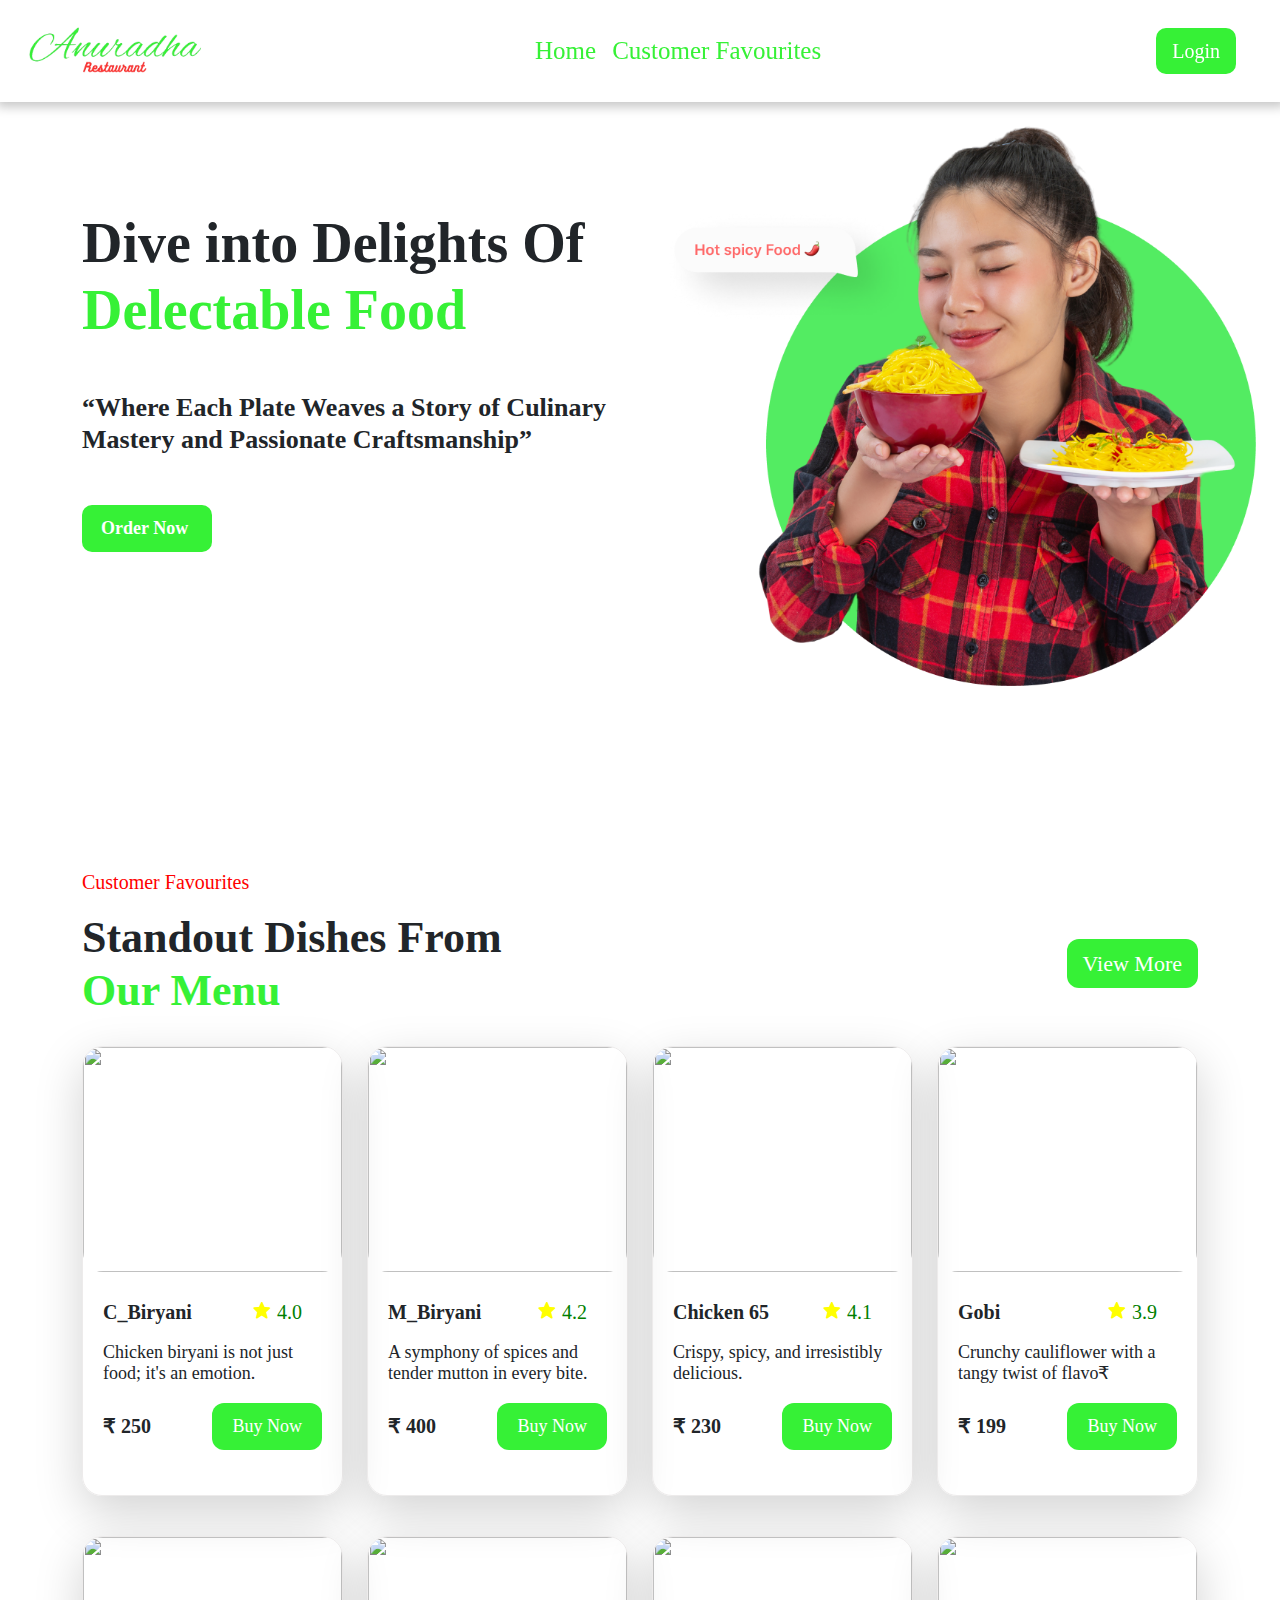
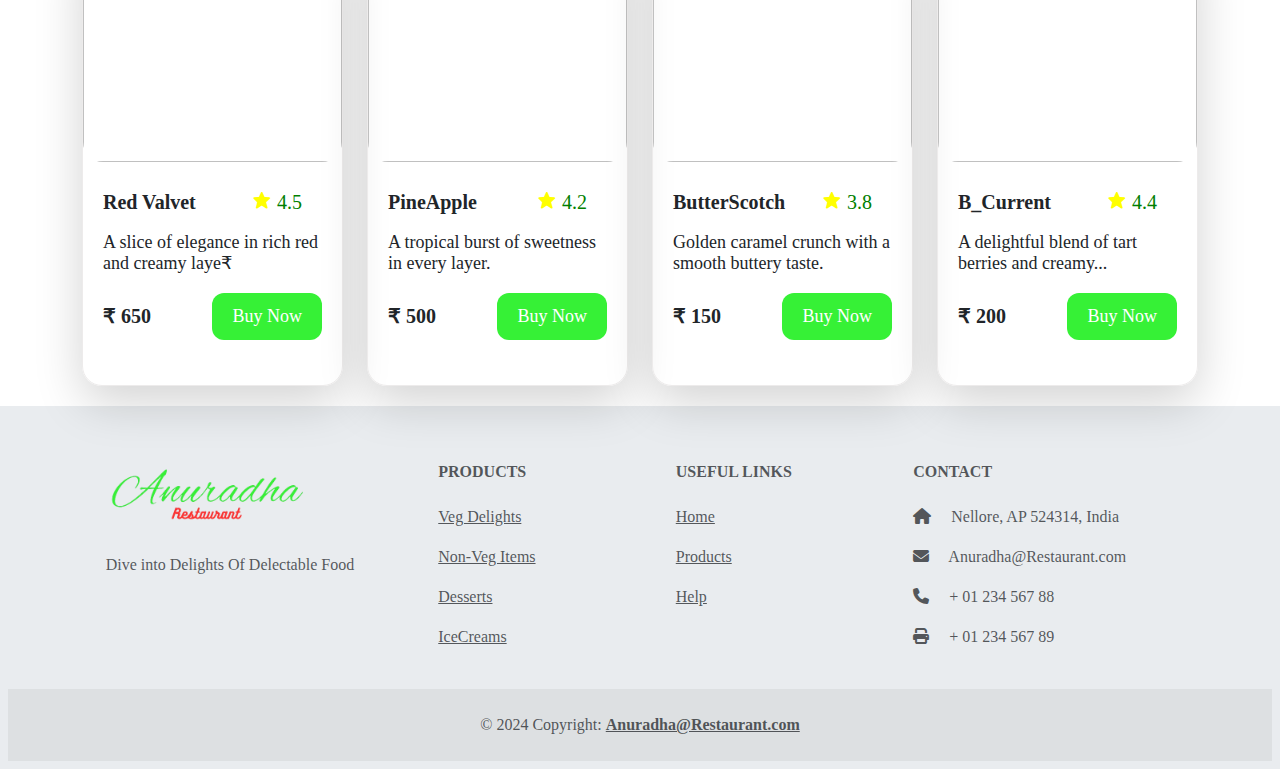
==== Main_Doc/index.html @ e04f993d "FoodiWebsite" ====
<!DOCTYPE html>
<html lang="en">

<head>
  <meta charset="UTF-8">
  <meta name="viewport" content="width=device-width, initial-scale=1.0">
  <title>Anuradha Restaurant</title>
  <link href="https://cdn.jsdelivr.net/npm/bootstrap@5.3.3/dist/css/bootstrap.min.css" rel="stylesheet"
    integrity="sha384-QWTKZyjpPEjISv5WaRU9OFeRpok6YctnYmDr5pNlyT2bRjXh0JMhjY6hW+ALEwIH" crossorigin="anonymous">
  <link href="https://cdn.jsdelivr.net/npm/daisyui@4.12.14/dist/full.min.css" rel="stylesheet" type="text/css" />
  <link href='https://unpkg.com/boxicons@2.1.4/css/boxicons.min.css' rel='stylesheet'>
  <link rel="stylesheet" href="https://cdnjs.cloudflare.com/ajax/libs/font-awesome/6.6.0/css/all.min.css">
  <link rel="stylesheet" href="./styles.css">
  <script type="module" src="../Main_Doc/firebase.js"></script>
  <link rel="shortcut icon" href="../images/logo1.png" type="image/x-icon">
</head>

<body>


  <header>
    <div class="min-h-full">
      <nav class="navbar navbar-expand-md">
        <div class="container-fluid px-4">
  
          <a class="navbar-brand" href="#">
            <img src="../images/logo.png" alt="Your Company" width="180px">
          </a>
  
          <button class="navbar-toggler" type="button" data-bs-toggle="collapse"
            data-bs-target="#navbarSupportedContent" aria-controls="navbarSupportedContent" aria-expanded="false"
            aria-label="Toggle navigation">
            <span class="navbar-toggler-icon"></span>
          </button>
  
          <div class="collapse navbar-collapse" id="navbarSupportedContent">
            <ul class="navbar-nav d-flex justify-content-center align-items-center mx-auto">
              <li class="nav-item"><a class="nav-link" href="#home">Home</a></li>
              <li class="nav-item"><a class="nav-link" href="#products">Customer Favourites</a></li>
            </ul>
  
            <button id="login_btn" onclick="showModal()">Login</button>
          </div>
        </div>
      </nav>
    </div>
  </header>
  
  <section id="home">
    <div class="container">
      <div class="row">
        <div class="col-md-6">
          <h2 class="title">Dive into Delights Of <span>Delectable Food</span></h2>
          <h1 class="title1"><q>Where Each Plate Weaves a Story of Culinary Mastery and Passionate Craftsmanship</q>
          </h1>
          <button class="button">
            <span class="view_more">Order Now</span>
          </button>
        </div>
        <div class="col-md-6 p-3">
          <img src="../images/banner.png" alt="" width="600px">
        </div>
      </div>
    </div>
  </section>


    <section id="products">
    <div class="container">
      <h3 class="product">Customer Favourites</h3>
     <div class="products_1">
      <h2 class="product1">Standout Dishes From <br><span>Our Menu</span></h2>
      <button class="view_more">View More</button>
     </div>
      <div class="row">
        <div class="col-12 col-sm-6 col-lg-3">
          <div class="card1 shadow-lg">
            <img src="https://media.istockphoto.com/id/1345624336/photo/chicken-biriyani.webp?a=1&b=1&s=612x612&w=0&k=20&c=a8j_p9BkWtsSX7WkcqeetigH8PYWXGayIGto9GiehNY=" alt=""
              class="card-img-top">
            <div class="card1_1">
              <h5>C_Biryani</h5>
              <p style="color: green;"> <i class='bx bxs-star' style="color: yellow;"></i> 4.0</p>
            </div>
            <h5>Chicken biryani is not just food; it's an emotion.</h5>
            <div class="card1_2">
              <p>₹ 250</p>
              <button class="view_more">Buy Now</button>
            </div>
          </div>
        </div>

        <div class="col-12 col-sm-6 col-lg-3">
          <div class="card1 shadow-lg">
            <img src="https://thecurrybowl.in/wp-content/uploads/2023/04/kmc_20230323_230721.jpg" alt=""
              class="card-img-top">
            <div class="card1_1">
              <h5>M_Biryani</h5>
              <p style="color: green;"> <i class='bx bxs-star' style="color: yellow;"></i> 4.2</p>
            </div>
            <h5>A symphony of spices and tender mutton in every bite.</h5>
            <div class="card1_2">
              <p>₹ 400</p>
              <button class="view_more">Buy Now</button>
            </div>
          </div>
        </div>

        <div class="col-12 col-sm-6 col-lg-3">
          <div class="card1 shadow-lg">
            <img src="https://i.ytimg.com/vi/MvxFL0JN1lE/hq720.jpg?sqp=-oaymwEhCK4FEIIDSFryq4qpAxMIARUAAAAAGAElAADIQj0AgKJD&rs=AOn4CLAj4PSmvl4ZvoPLFE_WdfojzRxcVw" alt=""
              class="card-img-top">
            <div class="card1_1">
              <h5>Chicken 65</h5>
              <p style="color: green;"> <i class='bx bxs-star' style="color: yellow;"></i> 4.1</p>
            </div>
            <h5>Crispy, spicy, and irresistibly delicious.</h5>
            <div class="card1_2">
              <p>₹ 230</p>
              <button class="view_more">Buy Now</button>
            </div>
          </div>
        </div>

        <div class="col-12 col-sm-6 col-lg-3">
          <div class="card1 shadow-lg">
            <img src="https://sixhungryfeet.com/wp-content/uploads/2022/07/Cauliflower-Manchurian-3-500x375.jpg" alt=""
              class="card-img-top">
            <div class="card1_1">
              <h5>Gobi</h5>
              <p style="color: green;"> <i class='bx bxs-star' style="color: yellow;"></i> 3.9</p>
            </div>
            <h5>Crunchy cauliflower with a tangy twist of flavo₹</h5>
            <div class="card1_2">
              <p>₹ 199</p>
              <button class="view_more">Buy Now</button>
            </div>
          </div>
        </div>
      </div>

      <div class="row">
        <div class="col-12 col-sm-6 col-lg-3">
          <div class="card1 shadow-lg">
            <img src="https://assets.winni.in/product/primary/2024/3/94572.jpeg?dpr=2&w=220" alt=""
              class="card-img-top">
            <div class="card1_1">
              <h5>Red Valvet</h5>
              <p style="color: green;"> <i class='bx bxs-star' style="color: yellow;"></i> 4.5</p>
            </div>
            <h5>A slice of elegance in rich red and creamy laye₹</h5>
            <div class="card1_2">
              <p>₹ 650</p>
              <button class="view_more">Buy Now</button>
            </div>
          </div>
        </div>

        <div class="col-12 col-sm-6 col-lg-3">
          <div class="card1 shadow-lg">
            <img src="https://spoorthycuisine.com/wp-content/uploads/2021/06/pineapple-cake.jpg" alt=""
              class="card-img-top">
            <div class="card1_1">
              <h5>PineApple</h5>
              <p style="color: green;"> <i class='bx bxs-star' style="color: yellow;"></i> 4.2</p>
            </div>
            <h5>A tropical burst of sweetness in every layer.</h5>
            <div class="card1_2">
              <p>₹ 500</p>
              <button class="view_more">Buy Now</button>
            </div>
          </div>
        </div>

        <div class="col-12 col-sm-6 col-lg-3">
          <div class="card1 shadow-lg">
            <img src="https://www.indianhealthyrecipes.com/wp-content/uploads/2022/03/butterscotch-ice-cream-recipe.jpg" alt=""
              class="card-img-top">
            <div class="card1_1">
              <h5>ButterScotch</h5>
              <p style="color: green;"> <i class='bx bxs-star' style="color: yellow;"></i> 3.8</p>
            </div>
            <h5>Golden caramel crunch with a smooth buttery taste.</h5>
            <div class="card1_2">
              <p>₹ 150</p>
              <button class="view_more">Buy Now</button>
            </div>
          </div>
        </div>

        <div class="col-12 col-sm-6 col-lg-3">
          <div class="card1 shadow-lg">
            <img src="https://5.imimg.com/data5/AU/CD/YR/SELLER-26783608/black-currant-iceceam.jpg" alt=""
              class="card-img-top">
            <div class="card1_1">
              <h5>B_Current</h5>
              <p style="color: green;"> <i class='bx bxs-star' style="color: yellow;"></i> 4.4</p>
            </div>
            <h5>A delightful blend of tart berries and creamy...</h5>
            <div class="card1_2">
              <p>₹ 200</p>
              <button class="view_more">Buy Now</button>
            </div>
          </div>
        </div>
      </div>
    </div>
  </section>

  <!-- Footer -->
  <footer class="text-center text-lg-start bg-body-secondary text-muted p-2">
    <div class="container text-center text-md-start mt-5">
      <div class="row mt-3">
        <div class="col-md-3 col-lg-4 col-xl-3 mx-auto mb-4">
          <h6 class="text-uppercase fw-bold mb-4">
            <img src="../images/logo.png" width="200px" />
          </h6>
          <p>
              Dive into Delights Of Delectable Food
          </p>
        </div>
        <div class="col-md-2 col-lg-2 col-xl-2 mx-auto mb-4">
          <h6 class="text-uppercase fw-bold mb-4">
            Products
          </h6>
          <p>
            <a href="#!" class="text-reset foot">Veg Delights</a>
          </p>
          <p>
            <a href="#!" class="text-reset foot">Non-Veg Items</a>
          </p>
          <p>
            <a href="#!" class="text-reset foot">Desserts</a>
          </p>
          <p>
            <a href="#!" class="text-reset foot">IceCreams</a>
          </p>
        </div>
        <div class="col-md-3 col-lg-2 col-xl-2 mx-auto mb-4">
          <h6 class="text-uppercase fw-bold mb-4">
            Useful links
          </h6>
          <p>
            <a href="#home" class="text-reset">Home</a>
          </p>
          <p>
            <a href="#products" class="text-reset">Products</a>
          </p>
          <p>
            <a href="#!" class="text-reset">Help</a>
          </p>
        </div>
        <div class="col-md-4 col-lg-3 col-xl-3 mx-auto mb-md-0 mb-4">
          <h6 class="text-uppercase fw-bold mb-4">Contact</h6>
          <p><i class="fas fa-home me-3"></i> Nellore, AP 524314, India</p>
          <p>
            <i class="fas fa-envelope me-3"></i>
            Anuradha@Restaurant.com
          </p>
          <p><i class="fas fa-phone me-3"></i> + 01 234 567 88</p>
          <p><i class="fas fa-print me-3"></i> + 01 234 567 89</p>
        </div>
      </div>
    </div>
    <!-- Section: Links  -->

    <!-- Copyright -->
    <div class="text-center p-4" style="background-color: rgba(0, 0, 0, 0.05);">
      © 2024 Copyright:
      <a class="text-reset fw-bold" href="#">Anuradha@Restaurant.com</a>
    </div>
    <!-- Copyright -->
  </footer>
  <!-- Footer -->

  <dialog id="my_modal_3" class="modal">
    <div class="modal-box">
      <form method="dialog">
        <button class="btn btn-sm btn-circle btn-ghost absolute right-2 top-2">✕</button>
      </form>
      <!-- Login Form -->
      <div id="login-form">
        <img src="../images/logo.png" alt="" id="img">
        <form>
          <div class="mb-3">
            <div id="loginmessage" class="messagediv" style="display: none;"></div>

            <h3 class=" text-lg font-bold mb-2">Login Here</h3>
            <label for="email" class="mb-2">Enter your Email:</label>
            <input type="text" id="email" class="p-2 mb-2" value="User@gmail.com" required>

            <label for="password" class="mb-2">Enter your Password:</label>
            <input type="password" id="password" class="p-2 mb-2" value="User@1234" required><i class="fa-solid fa-eye-slash"
              id="icon"></i>

            <button class="login-btn">Login</button>
            <p style="text-align: center;"> Create an New Account ? <a href="#" onclick="showSignUpForm()">Click Here</a>
            </p>

            <h3 class="text-center p-2" style="color: rgb(232, 103, 103); font-size: 20px;">Want to Login Pls Click On Login Button</h3>
          </div>
        </form>
      </div>

      <!-- SignUp Form -->
      <div id="signup-form" style="display: none;">
        <img src="../images/logo.png" alt="" id="img">
        <form>
          <div class="mb-3">
            <div id="signupmessage" class="messagediv" style="display: none;"></div>

            <h3 class=" text-lg font-bold mb-2">Create your Account</h3>
            <label for="signup_username" class="mb-2">Enter your Name:</label>
            <input type="text" id="signup_username" class="p-2 mb-2" required>

            <label for="signup_email" class="mb-2">Enter your Email:</label>
            <input type="text" id="signup_email" class="p-2 mb-2" required>
            <div id="email_error" style="display: none;"></div>

            <label for="signup_password" class="mb-2">Enter your Password:</label>
            <input type="password" id="signup_password" class="p-2 mb-2" required><i class="fa-solid fa-eye-slash"
              id="icon1"></i>
            <div id="password_error" style="display: none;"></div>

            <button class="signup-btn">Sign Up</button>
            <p style="text-align: center;">Already have an account? <a href="#" onclick="showLoginForm()">Login</a> Here
            </p>

            <h3 class="text-center p-2" style="color: rgb(232, 103, 103); font-size: 20px;">To Know More Please Login
              &#128525;</h3>

          </div>
        </form>
      </div>
    </div>
  </dialog>
  

 

  <script src="https://cdn.jsdelivr.net/npm/sweetalert2@11"></script>
  <script src="https://cdn.jsdelivr.net/npm/bootstrap@5.3.3/dist/js/bootstrap.bundle.min.js"
    integrity="sha384-YvpcrYf0tY3lHB60NNkmXc5s9fDVZLESaAA55NDzOxhy9GkcIdslK1eN7N6jIeHz"
    crossorigin="anonymous"></script>
  <script src="../Main_Doc/login&signup.js"></script>
</body>

</html>
---- Main_Doc/styles.css ----
/* Login & Signup Forms Stylings */

* {
  font-family: 'Times New Roman';
  margin: 0;
  padding: 0;
  box-sizing: border-box;
}

/*Header Page*/
header {
  position: fixed;
  width: 100%;
  top: 0;
  left: 0;
  z-index: 999;
  box-shadow: 1px 1px 10px 4px rgb(200, 200, 200);
  background-color: white;
}

.modal-box {
  background-color: white;
}

section {
  min-height: 80vh;
}

.header img {
  width: 200px;
}

/*Header Page End*/

/*Hero Section*/

#home {
  padding-top: 80px;
}

.title {
  font-size: 3.5em;
  font-weight: bold;
  padding-top: 130px;
}

.title span {
  color: rgb(54, 241, 54);
}

.title1 {
  font-size: 26px;
  font-weight: bold;
  padding-top: 40px;
}

.button {
  line-height: 1;
  background-color: transparent;
  cursor: pointer;
  display: flex;
  align-items: center;
  gap: 0.35em;
  padding: 0.75em 1em;
  padding-right: 1.25em;
  color: #fff;
  border: 1px solid transparent;
  font-weight: 700;
  border-radius: 10px;
  font-size: 18px;
  transition: transform 0.3s;
  margin-top: 50px;
  background: rgb(54, 241, 54);
}

.button__icon {
  width: 1.5em;
  height: 1.5em;
}

.button:hover {
  border-color: #f4f5f2;
  background-color: rgb(183, 180, 180);
}

.button:active {
  transform: scale(0.98);
}

/*Hero Section Ends*/

@media screen and (max-width: 426px) {
  #login_btn {
    padding: 7px 14px;
    background-color: green;
    color: white;
    margin: 20px;
    font-size: 13px;
    border: none;
    border-radius: 15px;
  }

  #home {
    padding-top: 40px;
  }

  .header img {
    width: 140px;
  }

  .title {
    font-size: 2.5em;
    font-weight: bold;
    padding-top: 100px;
  }

  .title span {
    color: rgb(54, 241, 54);
  }

  .title1 {
    font-size: 24px;
    font-weight: bold;
    padding-top: 20px;
  }

  .title2 {
    font-size: 2.5em;
    font-weight: bold;
    padding-top: 150px;
  }

  .view_more {
    margin-top: 20px;
  }
}

@media screen and (min-width: 426px) and (max-width: 780px) {
  #login_btn {
    padding: 8.5px 17px;
    background-color: green;
    color: white;
    margin: 20px;
    font-size: 15px;
    border: none;
    border-radius: 15px;
  }

  .header img {
    width: 140px;
  }

  .title {
    font-size: 3em;
    font-weight: bold;
    padding-top: 70px;
  }

  .title span {
    color: rgb(54, 241, 54);
  }

  .title1 {
    font-size: 26px;
    font-weight: bold;
    padding-top: 25px;
  }

  .title2 {
    font-size: 3em;
    font-weight: bold;
    padding-top: 150px;
  }

}

.product {
  color: red;
  padding-top: 150px;
  font-size: 20px;
}

.product1 {
  padding-top: 10px;
  font-size: 2.75em;
  font-weight: bold;
}

.product1 span {
  color: rgb(54, 241, 54);
}

.products_1 {
  display: flex;
  justify-content: space-between;
  align-items: center;
  flex-wrap: wrap;
}

.products_1 button {
  background-color: rgb(54, 241, 54);
  color: white;
  padding: 8px 16px;
  border: none;
  border-radius: 12px;
  font-size: 22px;
  transition: transform 2s;
}

.products_1 button:hover {
  background-color: rgb(183, 180, 180);
}

.products_1 button:active {
  transform: scale(0.8);
}

.card1 {
  width: 100%;
  height: 450px;
  border: 1px solid rgb(237, 235, 235);
  border-radius: 20px;
  margin: 20px 0px;
  transition: transform 2s;
}

.card1:hover {
  transform: scale(1.05);
  box-shadow: 2px 2px 20px 4px rgb(221, 220, 220);
}

.card1 img {
  width: 100%;
  height: 225px;
  border-radius: 20px;
}

.card1 h5 {
  padding: 0 20px;
  font-size: 18px;
  font-weight: 500;
}

.card1_1 {
  display: flex;
  justify-content: space-between;
  align-items: center;
  padding: 25px 20px 15px 20px;
}

.card1_1 h5 {
  font-size: 20px;
  font-weight: 600;
  padding: 0;
  margin: 0;
}

.card1_1 p {
  font-size: 20px;
  font-weight: 400;
  padding: 0 20px;
  margin: 0;
}

.card1_2 {
  display: flex;
  justify-content: space-between;
  align-items: center;
  padding: 10px 20px;
}

.card1_2 p {
  font-weight: 600;
  font-size: 20px;
  padding: 0;
  margin: 0;
}

.card1_2 button {
  background-color: rgb(54, 241, 54);
  color: rgb(255, 255, 255);
  border: none;
  font-size: 18px;
  border-radius: 12px;
  padding: 10px 20px;
  transition: transform 2s;
}

.card1_2 button:hover {
  background-color: rgb(183, 180, 180);
}

.card1_2 button:active {
  transform: scale(0.8);
}

header .navbar-nav .nav-item a {
  text-decoration: none;
  color: rgb(54, 241, 54);
  padding: 15px;
  font-size: 25px;
  font-weight: 300;
}

header .navbar-nav .nav-item a:hover {
  color: rgb(183, 180, 180); 
}

/*Login Page & SignUp Page*/
input {
  border: 1px solid black;
  background-color: white;
  border-radius: 8px;
  width: 90%;
}

.fa-solid {
  font-size: 16px;
  padding-left: 10px;
  color: red;
  cursor: pointer;
}

input:focus {
  border: 2px solid orange;
  outline: none;
}

.messagediv {
  background-color: rgb(54, 241, 54);
  color: white;
  padding: 5px 10px;
  margin: 5px 0px;
  width: 90%;
  border-radius: 5px;
  font-size: 1rem;
  opacity: 0;
  animation: fadeout 5s forwards;
}

.signup-btn,
.login-btn {
  padding: 8px 16px;
  color: white;
  background-color: rgb(54, 241, 54);
  margin: 10px 0px;
  border: none;
  font-size: 18px;
  border-radius: 12px;
}

.mb-2 {
  font-size: 18px;
  font-weight: 500;
  font-family: 'Times New Roman', Times, serif;
}

.icons {
  font-weight: 500;
  display: flex;
  justify-content: center;
  align-items: center;
}

.icons span {
  background-color: rgb(13, 177, 202);
  color: white;
  font-size: 19px;
  display: flex;
  align-items: center;
  margin-top: 10px;
  padding: 8px 16px;
  border: none;
  border-radius: 15px;
  cursor: pointer;
}

.icons i {
  padding-right: 6px;
}

#login-form a,
#signup-form a {
  color: rgb(54, 241, 54);
  font-weight: 700;
  font-size: 17px;
}

#img {
  width: 200px;
  margin: 0 auto;
}

#login_btn {
  padding: 8px 16px;
  background-color: rgb(54, 241, 54);
  color: white;
  margin: 20px;
  border: none;
  font-size: 20px;
  transition: transform 2s;
  border-radius: 10px;
}

#login_btn:hover {
  background-color: rgb(183, 180, 180);
}

#login_btn:active {
  transform: scale(0.8);
}

.fa-eye {
  color: rgb(54, 241, 54);
  cursor: pointer;
}

@media screen and (max-width: 420px) {
  input {
    width: 87.5%;
  }
}

/*Login & SignUp Page Ends*/
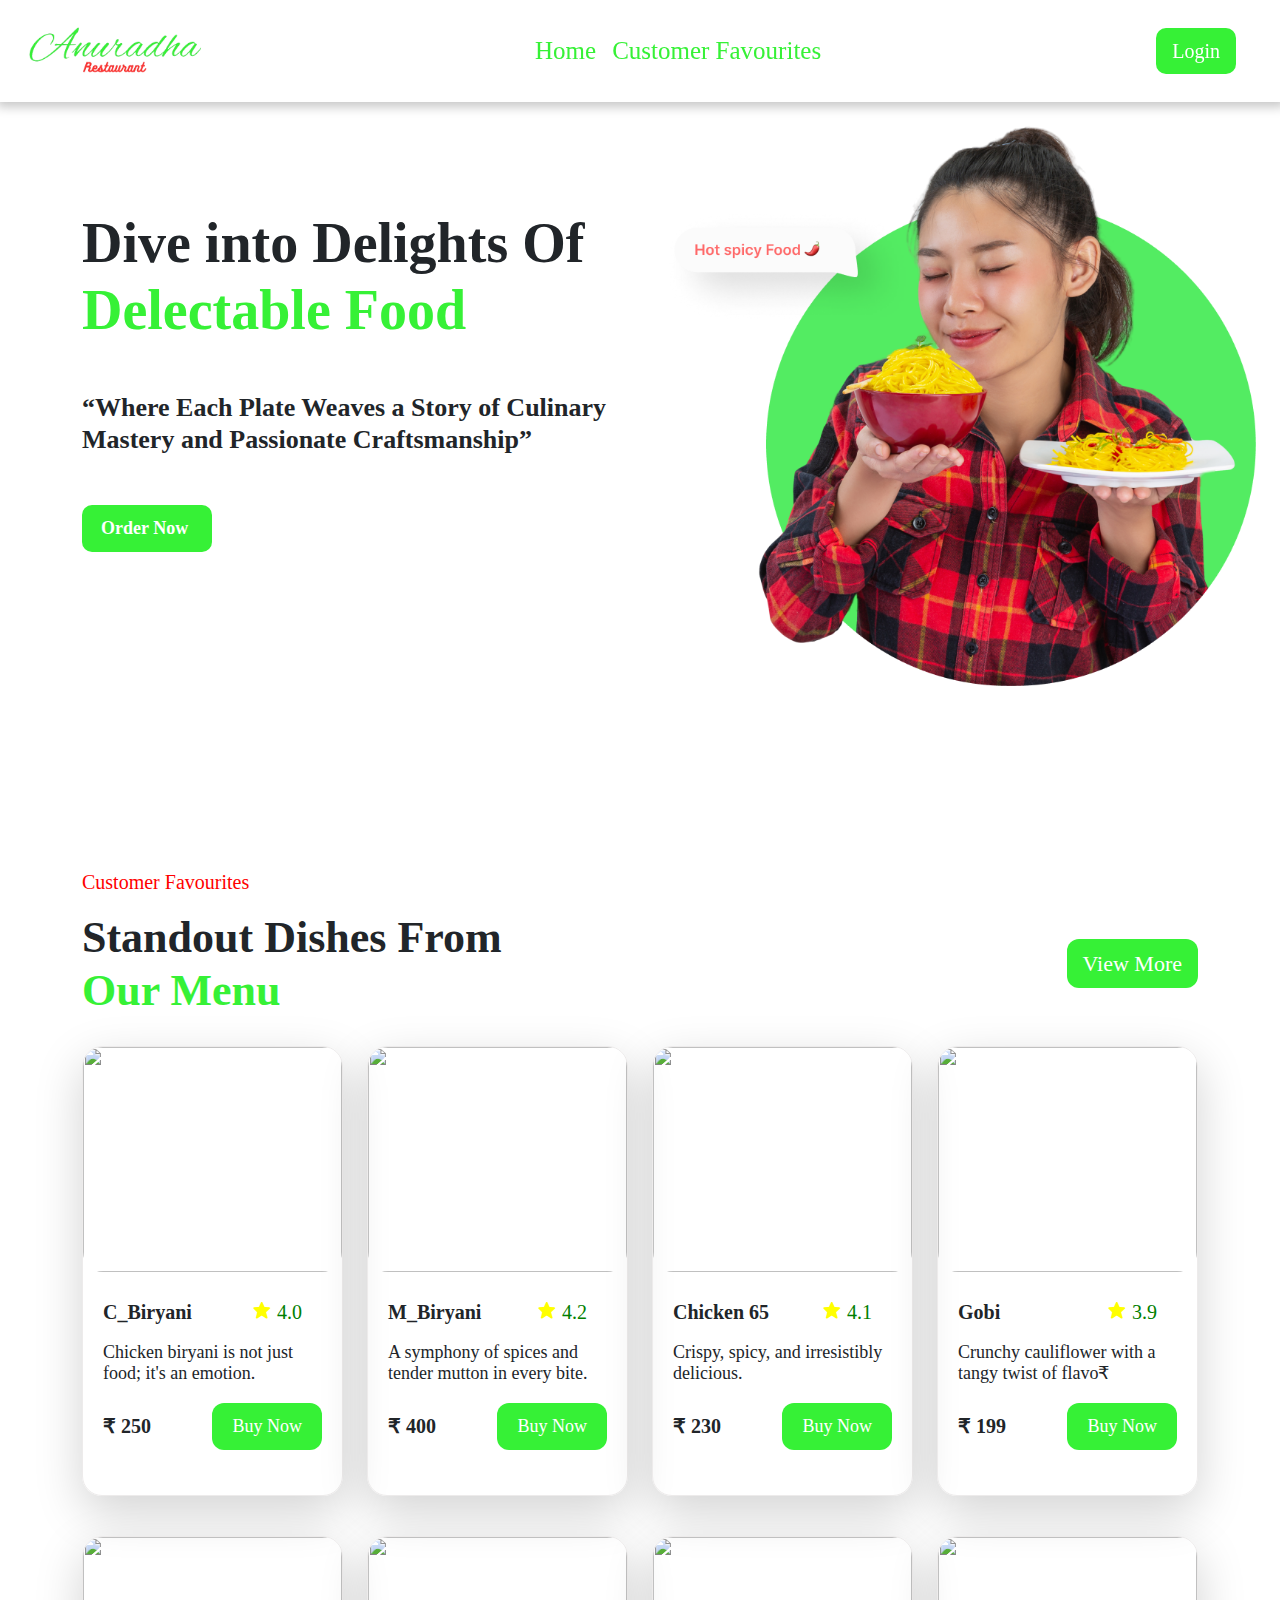
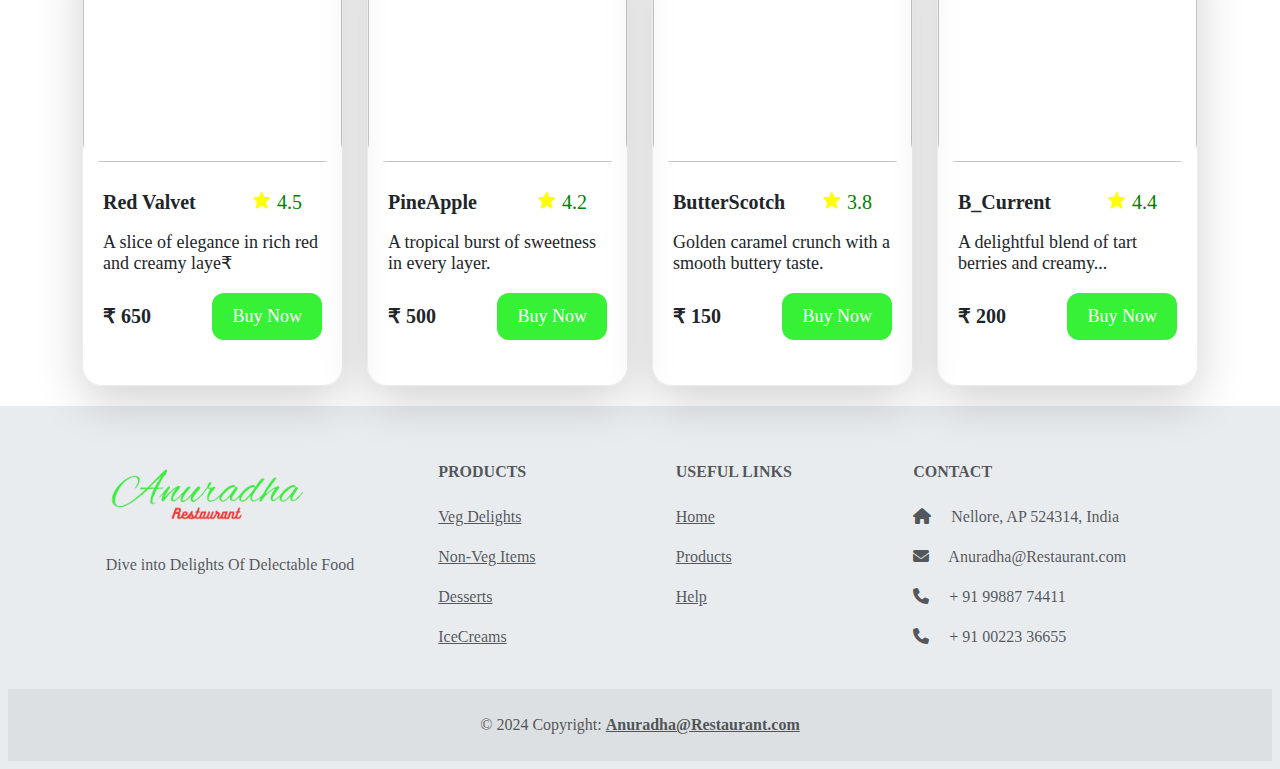
==== commit 0c6075fb: "Add files via upload" ====
--- a/Main_Doc/index.html
+++ b/Main_Doc/index.html
@@ -1,347 +1,354 @@
-<!DOCTYPE html>
-<html lang="en">
-
-<head>
-  <meta charset="UTF-8">
-  <meta name="viewport" content="width=device-width, initial-scale=1.0">
-  <title>Anuradha Restaurant</title>
-  <link href="https://cdn.jsdelivr.net/npm/bootstrap@5.3.3/dist/css/bootstrap.min.css" rel="stylesheet"
-    integrity="sha384-QWTKZyjpPEjISv5WaRU9OFeRpok6YctnYmDr5pNlyT2bRjXh0JMhjY6hW+ALEwIH" crossorigin="anonymous">
-  <link href="https://cdn.jsdelivr.net/npm/daisyui@4.12.14/dist/full.min.css" rel="stylesheet" type="text/css" />
-  <link href='https://unpkg.com/boxicons@2.1.4/css/boxicons.min.css' rel='stylesheet'>
-  <link rel="stylesheet" href="https://cdnjs.cloudflare.com/ajax/libs/font-awesome/6.6.0/css/all.min.css">
-  <link rel="stylesheet" href="./styles.css">
-  <script type="module" src="../Main_Doc/firebase.js"></script>
-  <link rel="shortcut icon" href="../images/logo1.png" type="image/x-icon">
-</head>
-
-<body>
-
-
-  <header>
-    <div class="min-h-full">
-      <nav class="navbar navbar-expand-md">
-        <div class="container-fluid px-4">
-  
-          <a class="navbar-brand" href="#">
-            <img src="../images/logo.png" alt="Your Company" width="180px">
-          </a>
-  
-          <button class="navbar-toggler" type="button" data-bs-toggle="collapse"
-            data-bs-target="#navbarSupportedContent" aria-controls="navbarSupportedContent" aria-expanded="false"
-            aria-label="Toggle navigation">
-            <span class="navbar-toggler-icon"></span>
-          </button>
-  
-          <div class="collapse navbar-collapse" id="navbarSupportedContent">
-            <ul class="navbar-nav d-flex justify-content-center align-items-center mx-auto">
-              <li class="nav-item"><a class="nav-link" href="#home">Home</a></li>
-              <li class="nav-item"><a class="nav-link" href="#products">Customer Favourites</a></li>
-            </ul>
-  
-            <button id="login_btn" onclick="showModal()">Login</button>
-          </div>
-        </div>
-      </nav>
-    </div>
-  </header>
-  
-  <section id="home">
-    <div class="container">
-      <div class="row">
-        <div class="col-md-6">
-          <h2 class="title">Dive into Delights Of <span>Delectable Food</span></h2>
-          <h1 class="title1"><q>Where Each Plate Weaves a Story of Culinary Mastery and Passionate Craftsmanship</q>
-          </h1>
-          <button class="button">
-            <span class="view_more">Order Now</span>
-          </button>
-        </div>
-        <div class="col-md-6 p-3">
-          <img src="../images/banner.png" alt="" width="600px">
-        </div>
-      </div>
-    </div>
-  </section>
-
-
-    <section id="products">
-    <div class="container">
-      <h3 class="product">Customer Favourites</h3>
-     <div class="products_1">
-      <h2 class="product1">Standout Dishes From <br><span>Our Menu</span></h2>
-      <button class="view_more">View More</button>
-     </div>
-      <div class="row">
-        <div class="col-12 col-sm-6 col-lg-3">
-          <div class="card1 shadow-lg">
-            <img src="https://media.istockphoto.com/id/1345624336/photo/chicken-biriyani.webp?a=1&b=1&s=612x612&w=0&k=20&c=a8j_p9BkWtsSX7WkcqeetigH8PYWXGayIGto9GiehNY=" alt=""
-              class="card-img-top">
-            <div class="card1_1">
-              <h5>C_Biryani</h5>
-              <p style="color: green;"> <i class='bx bxs-star' style="color: yellow;"></i> 4.0</p>
-            </div>
-            <h5>Chicken biryani is not just food; it's an emotion.</h5>
-            <div class="card1_2">
-              <p>₹ 250</p>
-              <button class="view_more">Buy Now</button>
-            </div>
-          </div>
-        </div>
-
-        <div class="col-12 col-sm-6 col-lg-3">
-          <div class="card1 shadow-lg">
-            <img src="https://thecurrybowl.in/wp-content/uploads/2023/04/kmc_20230323_230721.jpg" alt=""
-              class="card-img-top">
-            <div class="card1_1">
-              <h5>M_Biryani</h5>
-              <p style="color: green;"> <i class='bx bxs-star' style="color: yellow;"></i> 4.2</p>
-            </div>
-            <h5>A symphony of spices and tender mutton in every bite.</h5>
-            <div class="card1_2">
-              <p>₹ 400</p>
-              <button class="view_more">Buy Now</button>
-            </div>
-          </div>
-        </div>
-
-        <div class="col-12 col-sm-6 col-lg-3">
-          <div class="card1 shadow-lg">
-            <img src="https://i.ytimg.com/vi/MvxFL0JN1lE/hq720.jpg?sqp=-oaymwEhCK4FEIIDSFryq4qpAxMIARUAAAAAGAElAADIQj0AgKJD&rs=AOn4CLAj4PSmvl4ZvoPLFE_WdfojzRxcVw" alt=""
-              class="card-img-top">
-            <div class="card1_1">
-              <h5>Chicken 65</h5>
-              <p style="color: green;"> <i class='bx bxs-star' style="color: yellow;"></i> 4.1</p>
-            </div>
-            <h5>Crispy, spicy, and irresistibly delicious.</h5>
-            <div class="card1_2">
-              <p>₹ 230</p>
-              <button class="view_more">Buy Now</button>
-            </div>
-          </div>
-        </div>
-
-        <div class="col-12 col-sm-6 col-lg-3">
-          <div class="card1 shadow-lg">
-            <img src="https://sixhungryfeet.com/wp-content/uploads/2022/07/Cauliflower-Manchurian-3-500x375.jpg" alt=""
-              class="card-img-top">
-            <div class="card1_1">
-              <h5>Gobi</h5>
-              <p style="color: green;"> <i class='bx bxs-star' style="color: yellow;"></i> 3.9</p>
-            </div>
-            <h5>Crunchy cauliflower with a tangy twist of flavo₹</h5>
-            <div class="card1_2">
-              <p>₹ 199</p>
-              <button class="view_more">Buy Now</button>
-            </div>
-          </div>
-        </div>
-      </div>
-
-      <div class="row">
-        <div class="col-12 col-sm-6 col-lg-3">
-          <div class="card1 shadow-lg">
-            <img src="https://assets.winni.in/product/primary/2024/3/94572.jpeg?dpr=2&w=220" alt=""
-              class="card-img-top">
-            <div class="card1_1">
-              <h5>Red Valvet</h5>
-              <p style="color: green;"> <i class='bx bxs-star' style="color: yellow;"></i> 4.5</p>
-            </div>
-            <h5>A slice of elegance in rich red and creamy laye₹</h5>
-            <div class="card1_2">
-              <p>₹ 650</p>
-              <button class="view_more">Buy Now</button>
-            </div>
-          </div>
-        </div>
-
-        <div class="col-12 col-sm-6 col-lg-3">
-          <div class="card1 shadow-lg">
-            <img src="https://spoorthycuisine.com/wp-content/uploads/2021/06/pineapple-cake.jpg" alt=""
-              class="card-img-top">
-            <div class="card1_1">
-              <h5>PineApple</h5>
-              <p style="color: green;"> <i class='bx bxs-star' style="color: yellow;"></i> 4.2</p>
-            </div>
-            <h5>A tropical burst of sweetness in every layer.</h5>
-            <div class="card1_2">
-              <p>₹ 500</p>
-              <button class="view_more">Buy Now</button>
-            </div>
-          </div>
-        </div>
-
-        <div class="col-12 col-sm-6 col-lg-3">
-          <div class="card1 shadow-lg">
-            <img src="https://www.indianhealthyrecipes.com/wp-content/uploads/2022/03/butterscotch-ice-cream-recipe.jpg" alt=""
-              class="card-img-top">
-            <div class="card1_1">
-              <h5>ButterScotch</h5>
-              <p style="color: green;"> <i class='bx bxs-star' style="color: yellow;"></i> 3.8</p>
-            </div>
-            <h5>Golden caramel crunch with a smooth buttery taste.</h5>
-            <div class="card1_2">
-              <p>₹ 150</p>
-              <button class="view_more">Buy Now</button>
-            </div>
-          </div>
-        </div>
-
-        <div class="col-12 col-sm-6 col-lg-3">
-          <div class="card1 shadow-lg">
-            <img src="https://5.imimg.com/data5/AU/CD/YR/SELLER-26783608/black-currant-iceceam.jpg" alt=""
-              class="card-img-top">
-            <div class="card1_1">
-              <h5>B_Current</h5>
-              <p style="color: green;"> <i class='bx bxs-star' style="color: yellow;"></i> 4.4</p>
-            </div>
-            <h5>A delightful blend of tart berries and creamy...</h5>
-            <div class="card1_2">
-              <p>₹ 200</p>
-              <button class="view_more">Buy Now</button>
-            </div>
-          </div>
-        </div>
-      </div>
-    </div>
-  </section>
-
-  <!-- Footer -->
-  <footer class="text-center text-lg-start bg-body-secondary text-muted p-2">
-    <div class="container text-center text-md-start mt-5">
-      <div class="row mt-3">
-        <div class="col-md-3 col-lg-4 col-xl-3 mx-auto mb-4">
-          <h6 class="text-uppercase fw-bold mb-4">
-            <img src="../images/logo.png" width="200px" />
-          </h6>
-          <p>
-              Dive into Delights Of Delectable Food
-          </p>
-        </div>
-        <div class="col-md-2 col-lg-2 col-xl-2 mx-auto mb-4">
-          <h6 class="text-uppercase fw-bold mb-4">
-            Products
-          </h6>
-          <p>
-            <a href="#!" class="text-reset foot">Veg Delights</a>
-          </p>
-          <p>
-            <a href="#!" class="text-reset foot">Non-Veg Items</a>
-          </p>
-          <p>
-            <a href="#!" class="text-reset foot">Desserts</a>
-          </p>
-          <p>
-            <a href="#!" class="text-reset foot">IceCreams</a>
-          </p>
-        </div>
-        <div class="col-md-3 col-lg-2 col-xl-2 mx-auto mb-4">
-          <h6 class="text-uppercase fw-bold mb-4">
-            Useful links
-          </h6>
-          <p>
-            <a href="#home" class="text-reset">Home</a>
-          </p>
-          <p>
-            <a href="#products" class="text-reset">Products</a>
-          </p>
-          <p>
-            <a href="#!" class="text-reset">Help</a>
-          </p>
-        </div>
-        <div class="col-md-4 col-lg-3 col-xl-3 mx-auto mb-md-0 mb-4">
-          <h6 class="text-uppercase fw-bold mb-4">Contact</h6>
-          <p><i class="fas fa-home me-3"></i> Nellore, AP 524314, India</p>
-          <p>
-            <i class="fas fa-envelope me-3"></i>
-            Anuradha@Restaurant.com
-          </p>
-          <p><i class="fas fa-phone me-3"></i> + 01 234 567 88</p>
-          <p><i class="fas fa-print me-3"></i> + 01 234 567 89</p>
-        </div>
-      </div>
-    </div>
-    <!-- Section: Links  -->
-
-    <!-- Copyright -->
-    <div class="text-center p-4" style="background-color: rgba(0, 0, 0, 0.05);">
-      © 2024 Copyright:
-      <a class="text-reset fw-bold" href="#">Anuradha@Restaurant.com</a>
-    </div>
-    <!-- Copyright -->
-  </footer>
-  <!-- Footer -->
-
-  <dialog id="my_modal_3" class="modal">
-    <div class="modal-box">
-      <form method="dialog">
-        <button class="btn btn-sm btn-circle btn-ghost absolute right-2 top-2">✕</button>
-      </form>
-      <!-- Login Form -->
-      <div id="login-form">
-        <img src="../images/logo.png" alt="" id="img">
-        <form>
-          <div class="mb-3">
-            <div id="loginmessage" class="messagediv" style="display: none;"></div>
-
-            <h3 class=" text-lg font-bold mb-2">Login Here</h3>
-            <label for="email" class="mb-2">Enter your Email:</label>
-            <input type="text" id="email" class="p-2 mb-2" value="User@gmail.com" required>
-
-            <label for="password" class="mb-2">Enter your Password:</label>
-            <input type="password" id="password" class="p-2 mb-2" value="User@1234" required><i class="fa-solid fa-eye-slash"
-              id="icon"></i>
-
-            <button class="login-btn">Login</button>
-            <p style="text-align: center;"> Create an New Account ? <a href="#" onclick="showSignUpForm()">Click Here</a>
-            </p>
-
-            <h3 class="text-center p-2" style="color: rgb(232, 103, 103); font-size: 20px;">Want to Login Pls Click On Login Button</h3>
-          </div>
-        </form>
-      </div>
-
-      <!-- SignUp Form -->
-      <div id="signup-form" style="display: none;">
-        <img src="../images/logo.png" alt="" id="img">
-        <form>
-          <div class="mb-3">
-            <div id="signupmessage" class="messagediv" style="display: none;"></div>
-
-            <h3 class=" text-lg font-bold mb-2">Create your Account</h3>
-            <label for="signup_username" class="mb-2">Enter your Name:</label>
-            <input type="text" id="signup_username" class="p-2 mb-2" required>
-
-            <label for="signup_email" class="mb-2">Enter your Email:</label>
-            <input type="text" id="signup_email" class="p-2 mb-2" required>
-            <div id="email_error" style="display: none;"></div>
-
-            <label for="signup_password" class="mb-2">Enter your Password:</label>
-            <input type="password" id="signup_password" class="p-2 mb-2" required><i class="fa-solid fa-eye-slash"
-              id="icon1"></i>
-            <div id="password_error" style="display: none;"></div>
-
-            <button class="signup-btn">Sign Up</button>
-            <p style="text-align: center;">Already have an account? <a href="#" onclick="showLoginForm()">Login</a> Here
-            </p>
-
-            <h3 class="text-center p-2" style="color: rgb(232, 103, 103); font-size: 20px;">To Know More Please Login
-              &#128525;</h3>
-
-          </div>
-        </form>
-      </div>
-    </div>
-  </dialog>
-  
-
- 
-
-  <script src="https://cdn.jsdelivr.net/npm/sweetalert2@11"></script>
-  <script src="https://cdn.jsdelivr.net/npm/bootstrap@5.3.3/dist/js/bootstrap.bundle.min.js"
-    integrity="sha384-YvpcrYf0tY3lHB60NNkmXc5s9fDVZLESaAA55NDzOxhy9GkcIdslK1eN7N6jIeHz"
-    crossorigin="anonymous"></script>
-  <script src="../Main_Doc/login&signup.js"></script>
-</body>
-
+<!DOCTYPE html>
+<html lang="en">
+
+<head>
+  <meta charset="UTF-8">
+  <meta name="viewport" content="width=device-width, initial-scale=1.0">
+  <title>Anuradha Restaurant</title>
+  <link href="https://cdn.jsdelivr.net/npm/bootstrap@5.3.3/dist/css/bootstrap.min.css" rel="stylesheet"
+    integrity="sha384-QWTKZyjpPEjISv5WaRU9OFeRpok6YctnYmDr5pNlyT2bRjXh0JMhjY6hW+ALEwIH" crossorigin="anonymous">
+  <link href="https://cdn.jsdelivr.net/npm/daisyui@4.12.14/dist/full.min.css" rel="stylesheet" type="text/css" />
+  <link href='https://unpkg.com/boxicons@2.1.4/css/boxicons.min.css' rel='stylesheet'>
+  <link rel="stylesheet" href="https://cdnjs.cloudflare.com/ajax/libs/font-awesome/6.6.0/css/all.min.css">
+  <link rel="stylesheet" href="./styles.css">
+  <script type="module" src="../Main_Doc/firebase.js"></script>
+  <link rel="shortcut icon" href="../images/logo1.png" type="image/x-icon">
+  <meta http-equiv="Cache-Control" content="no-store, no-cache, must-revalidate, max-age=0">
+  <meta http-equiv="Pragma" content="no-cache">
+  <meta http-equiv="Expires" content="0">
+</head>
+
+<body>
+
+
+  <header>
+    <div class="min-h-full">
+      <nav class="navbar navbar-expand-md">
+        <div class="container-fluid px-4">
+
+          <a class="navbar-brand" href="#">
+            <img src="../images/logo.png" alt="Your Company" width="180px">
+          </a>
+
+          <button class="navbar-toggler" type="button" data-bs-toggle="collapse"
+            data-bs-target="#navbarSupportedContent" aria-controls="navbarSupportedContent" aria-expanded="false"
+            aria-label="Toggle navigation">
+            <span class="navbar-toggler-icon"></span>
+          </button>
+
+          <div class="collapse navbar-collapse" id="navbarSupportedContent">
+            <ul class="navbar-nav d-flex justify-content-center align-items-center mx-auto">
+              <li class="nav-item"><a class="nav-link" href="#home">Home</a></li>
+              <li class="nav-item"><a class="nav-link" href="#products">Customer Favourites</a></li>
+            </ul>
+
+            <button id="login_btn" onclick="showModal()">Login</button>
+          </div>
+        </div>
+      </nav>
+    </div>
+  </header>
+
+  <section id="home">
+    <div class="container">
+      <div class="row">
+        <div class="col-md-6">
+          <h2 class="title">Dive into Delights Of <span>Delectable Food</span></h2>
+          <h1 class="title1"><q>Where Each Plate Weaves a Story of Culinary Mastery and Passionate Craftsmanship</q>
+          </h1>
+          <button class="button">
+            <span class="view_more">Order Now</span>
+          </button>
+        </div>
+        <div class="col-md-6 p-3">
+          <img src="../images/banner.png" alt="" width="600px">
+        </div>
+      </div>
+    </div>
+  </section>
+
+
+  <section id="products">
+    <div class="container">
+      <h3 class="product">Customer Favourites</h3>
+      <div class="products_1">
+        <h2 class="product1">Standout Dishes From <br><span>Our Menu</span></h2>
+        <button class="view_more">View More</button>
+      </div>
+      <div class="row">
+        <div class="col-12 col-sm-6 col-lg-3">
+          <div class="card1 shadow-lg">
+            <img
+              src="https://media.istockphoto.com/id/1345624336/photo/chicken-biriyani.webp?a=1&b=1&s=612x612&w=0&k=20&c=a8j_p9BkWtsSX7WkcqeetigH8PYWXGayIGto9GiehNY="
+              alt="" class="card-img-top">
+            <div class="card1_1">
+              <h5>C_Biryani</h5>
+              <p style="color: green;"> <i class='bx bxs-star' style="color: yellow;"></i> 4.0</p>
+            </div>
+            <h5>Chicken biryani is not just food; it's an emotion.</h5>
+            <div class="card1_2">
+              <p>₹ 250</p>
+              <button class="view_more">Buy Now</button>
+            </div>
+          </div>
+        </div>
+
+        <div class="col-12 col-sm-6 col-lg-3">
+          <div class="card1 shadow-lg">
+            <img src="https://thecurrybowl.in/wp-content/uploads/2023/04/kmc_20230323_230721.jpg" alt=""
+              class="card-img-top">
+            <div class="card1_1">
+              <h5>M_Biryani</h5>
+              <p style="color: green;"> <i class='bx bxs-star' style="color: yellow;"></i> 4.2</p>
+            </div>
+            <h5>A symphony of spices and tender mutton in every bite.</h5>
+            <div class="card1_2">
+              <p>₹ 400</p>
+              <button class="view_more">Buy Now</button>
+            </div>
+          </div>
+        </div>
+
+        <div class="col-12 col-sm-6 col-lg-3">
+          <div class="card1 shadow-lg">
+            <img
+              src="https://i.ytimg.com/vi/MvxFL0JN1lE/hq720.jpg?sqp=-oaymwEhCK4FEIIDSFryq4qpAxMIARUAAAAAGAElAADIQj0AgKJD&rs=AOn4CLAj4PSmvl4ZvoPLFE_WdfojzRxcVw"
+              alt="" class="card-img-top">
+            <div class="card1_1">
+              <h5>Chicken 65</h5>
+              <p style="color: green;"> <i class='bx bxs-star' style="color: yellow;"></i> 4.1</p>
+            </div>
+            <h5>Crispy, spicy, and irresistibly delicious.</h5>
+            <div class="card1_2">
+              <p>₹ 230</p>
+              <button class="view_more">Buy Now</button>
+            </div>
+          </div>
+        </div>
+
+        <div class="col-12 col-sm-6 col-lg-3">
+          <div class="card1 shadow-lg">
+            <img src="https://sixhungryfeet.com/wp-content/uploads/2022/07/Cauliflower-Manchurian-3-500x375.jpg" alt=""
+              class="card-img-top">
+            <div class="card1_1">
+              <h5>Gobi</h5>
+              <p style="color: green;"> <i class='bx bxs-star' style="color: yellow;"></i> 3.9</p>
+            </div>
+            <h5>Crunchy cauliflower with a tangy twist of flavo₹</h5>
+            <div class="card1_2">
+              <p>₹ 199</p>
+              <button class="view_more">Buy Now</button>
+            </div>
+          </div>
+        </div>
+      </div>
+
+      <div class="row">
+        <div class="col-12 col-sm-6 col-lg-3">
+          <div class="card1 shadow-lg">
+            <img src="https://assets.winni.in/product/primary/2024/3/94572.jpeg?dpr=2&w=220" alt=""
+              class="card-img-top">
+            <div class="card1_1">
+              <h5>Red Valvet</h5>
+              <p style="color: green;"> <i class='bx bxs-star' style="color: yellow;"></i> 4.5</p>
+            </div>
+            <h5>A slice of elegance in rich red and creamy laye₹</h5>
+            <div class="card1_2">
+              <p>₹ 650</p>
+              <button class="view_more">Buy Now</button>
+            </div>
+          </div>
+        </div>
+
+        <div class="col-12 col-sm-6 col-lg-3">
+          <div class="card1 shadow-lg">
+            <img src="https://spoorthycuisine.com/wp-content/uploads/2021/06/pineapple-cake.jpg" alt=""
+              class="card-img-top">
+            <div class="card1_1">
+              <h5>PineApple</h5>
+              <p style="color: green;"> <i class='bx bxs-star' style="color: yellow;"></i> 4.2</p>
+            </div>
+            <h5>A tropical burst of sweetness in every layer.</h5>
+            <div class="card1_2">
+              <p>₹ 500</p>
+              <button class="view_more">Buy Now</button>
+            </div>
+          </div>
+        </div>
+
+        <div class="col-12 col-sm-6 col-lg-3">
+          <div class="card1 shadow-lg">
+            <img src="https://www.indianhealthyrecipes.com/wp-content/uploads/2022/03/butterscotch-ice-cream-recipe.jpg"
+              alt="" class="card-img-top">
+            <div class="card1_1">
+              <h5>ButterScotch</h5>
+              <p style="color: green;"> <i class='bx bxs-star' style="color: yellow;"></i> 3.8</p>
+            </div>
+            <h5>Golden caramel crunch with a smooth buttery taste.</h5>
+            <div class="card1_2">
+              <p>₹ 150</p>
+              <button class="view_more">Buy Now</button>
+            </div>
+          </div>
+        </div>
+
+        <div class="col-12 col-sm-6 col-lg-3">
+          <div class="card1 shadow-lg">
+            <img src="https://5.imimg.com/data5/AU/CD/YR/SELLER-26783608/black-currant-iceceam.jpg" alt=""
+              class="card-img-top">
+            <div class="card1_1">
+              <h5>B_Current</h5>
+              <p style="color: green;"> <i class='bx bxs-star' style="color: yellow;"></i> 4.4</p>
+            </div>
+            <h5>A delightful blend of tart berries and creamy...</h5>
+            <div class="card1_2">
+              <p>₹ 200</p>
+              <button class="view_more">Buy Now</button>
+            </div>
+          </div>
+        </div>
+      </div>
+    </div>
+  </section>
+
+  <!-- Footer -->
+  <footer class="text-center text-lg-start bg-body-secondary text-muted p-2">
+    <div class="container text-center text-md-start mt-5">
+      <div class="row mt-3">
+        <div class="col-md-3 col-lg-4 col-xl-3 mx-auto mb-4">
+          <h6 class="text-uppercase fw-bold mb-4">
+            <img src="../images/logo.png" width="200px" />
+          </h6>
+          <p>
+            Dive into Delights Of Delectable Food
+          </p>
+        </div>
+        <div class="col-md-2 col-lg-2 col-xl-2 mx-auto mb-4">
+          <h6 class="text-uppercase fw-bold mb-4">
+            Products
+          </h6>
+          <p>
+            <a href="#!" class="text-reset foot">Veg Delights</a>
+          </p>
+          <p>
+            <a href="#!" class="text-reset foot">Non-Veg Items</a>
+          </p>
+          <p>
+            <a href="#!" class="text-reset foot">Desserts</a>
+          </p>
+          <p>
+            <a href="#!" class="text-reset foot">IceCreams</a>
+          </p>
+        </div>
+        <div class="col-md-3 col-lg-2 col-xl-2 mx-auto mb-4">
+          <h6 class="text-uppercase fw-bold mb-4">
+            Useful links
+          </h6>
+          <p>
+            <a href="#home" class="text-reset">Home</a>
+          </p>
+          <p>
+            <a href="#products" class="text-reset">Products</a>
+          </p>
+          <p>
+            <a href="#!" class="text-reset">Help</a>
+          </p>
+        </div>
+        <div class="col-md-4 col-lg-3 col-xl-3 mx-auto mb-md-0 mb-4">
+          <h6 class="text-uppercase fw-bold mb-4">Contact</h6>
+          <p><i class="fas fa-home me-3"></i> Nellore, AP 524314, India</p>
+          <p>
+            <i class="fas fa-envelope me-3"></i>
+            Anuradha@Restaurant.com
+          </p>
+          <p><i class="fas fa-phone me-3"></i> + 91 99887 74411</p>
+          <p><i class="fas fa-phone me-3"></i> + 91 00223 36655</p>
+        </div>
+      </div>
+    </div>
+    <!-- Section: Links  -->
+
+    <!-- Copyright -->
+    <div class="text-center p-4" style="background-color: rgba(0, 0, 0, 0.05);">
+      © 2024 Copyright:
+      <a class="text-reset fw-bold" href="#">Anuradha@Restaurant.com</a>
+    </div>
+    <!-- Copyright -->
+  </footer>
+  <!-- Footer -->
+
+  <dialog id="my_modal_3" class="modal">
+    <div class="modal-box">
+      <form method="dialog">
+        <button class="btn btn-sm btn-circle btn-ghost absolute right-2 top-2">✕</button>
+      </form>
+      <!-- Login Form -->
+      <div id="login-form">
+        <img src="../images/logo.png" alt="" id="img">
+        <form>
+          <div class="mb-3">
+            <div id="loginmessage" class="messagediv" style="display: none;"></div>
+
+            <h3 class=" text-lg font-bold mb-2">Login Here</h3>
+            <label for="email" class="mb-2">Enter your Email:</label>
+            <input type="text" id="email" class="p-2 mb-2" value="User@gmail.com" required>
+
+            <label for="password" class="mb-2">Enter your Password:</label>
+            <input type="password" id="password" class="p-2 mb-2" value="User@1234" required><i
+              class="fa-solid fa-eye-slash" id="icon"></i>
+
+            <button class="login-btn">Login</button>
+            <p style="text-align: center;"> Create an New Account ? <a href="#" onclick="showSignUpForm()">Click
+                Here</a>
+            </p>
+
+            <h3 class="text-center p-2" style="color: rgb(232, 103, 103); font-size: 20px;">Want to Login Pls Click On
+              Login Button</h3>
+          </div>
+        </form>
+      </div>
+
+      <!-- SignUp Form -->
+      <div id="signup-form" style="display: none;">
+        <img src="../images/logo.png" alt="" id="img">
+        <form>
+          <div class="mb-3">
+            <div id="signupmessage" class="messagediv" style="display: none;"></div>
+
+            <h3 class=" text-lg font-bold mb-2">Create your Account</h3>
+            <label for="signup_username" class="mb-2">Enter your Name:</label>
+            <input type="text" id="signup_username" class="p-2 mb-2" required>
+
+            <label for="signup_email" class="mb-2">Enter your Email:</label>
+            <input type="text" id="signup_email" class="p-2 mb-2" required>
+            <div id="email_error" style="display: none;"></div>
+
+            <label for="signup_password" class="mb-2">Enter your Password:</label>
+            <input type="password" id="signup_password" class="p-2 mb-2" required><i class="fa-solid fa-eye-slash"
+              id="icon1"></i>
+            <div id="password_error" style="display: none;"></div>
+
+            <button class="signup-btn">Sign Up</button>
+            <p style="text-align: center;">Already have an account? <a href="#" onclick="showLoginForm()">Login</a> Here
+            </p>
+
+            <h3 class="text-center p-2" style="color: rgb(232, 103, 103); font-size: 20px;">To Know More Please Login
+              &#128525;</h3>
+
+          </div>
+        </form>
+      </div>
+    </div>
+  </dialog>
+
+
+
+
+  <script src="https://cdn.jsdelivr.net/npm/sweetalert2@11"></script>
+  <script src="https://cdn.jsdelivr.net/npm/bootstrap@5.3.3/dist/js/bootstrap.bundle.min.js"
+    integrity="sha384-YvpcrYf0tY3lHB60NNkmXc5s9fDVZLESaAA55NDzOxhy9GkcIdslK1eN7N6jIeHz"
+    crossorigin="anonymous"></script>
+  <script src="../Main_Doc/login&signup.js"></script>
+</body>
+
 </html>--- a/Main_Doc/styles.css
+++ b/Main_Doc/styles.css
@@ -1,424 +1,424 @@
-/* Login & Signup Forms Stylings */
-
-* {
-  font-family: 'Times New Roman';
-  margin: 0;
-  padding: 0;
-  box-sizing: border-box;
-}
-
-/*Header Page*/
-header {
-  position: fixed;
-  width: 100%;
-  top: 0;
-  left: 0;
-  z-index: 999;
-  box-shadow: 1px 1px 10px 4px rgb(200, 200, 200);
-  background-color: white;
-}
-
-.modal-box {
-  background-color: white;
-}
-
-section {
-  min-height: 80vh;
-}
-
-.header img {
-  width: 200px;
-}
-
-/*Header Page End*/
-
-/*Hero Section*/
-
-#home {
-  padding-top: 80px;
-}
-
-.title {
-  font-size: 3.5em;
-  font-weight: bold;
-  padding-top: 130px;
-}
-
-.title span {
-  color: rgb(54, 241, 54);
-}
-
-.title1 {
-  font-size: 26px;
-  font-weight: bold;
-  padding-top: 40px;
-}
-
-.button {
-  line-height: 1;
-  background-color: transparent;
-  cursor: pointer;
-  display: flex;
-  align-items: center;
-  gap: 0.35em;
-  padding: 0.75em 1em;
-  padding-right: 1.25em;
-  color: #fff;
-  border: 1px solid transparent;
-  font-weight: 700;
-  border-radius: 10px;
-  font-size: 18px;
-  transition: transform 0.3s;
-  margin-top: 50px;
-  background: rgb(54, 241, 54);
-}
-
-.button__icon {
-  width: 1.5em;
-  height: 1.5em;
-}
-
-.button:hover {
-  border-color: #f4f5f2;
-  background-color: rgb(183, 180, 180);
-}
-
-.button:active {
-  transform: scale(0.98);
-}
-
-/*Hero Section Ends*/
-
-@media screen and (max-width: 426px) {
-  #login_btn {
-    padding: 7px 14px;
-    background-color: green;
-    color: white;
-    margin: 20px;
-    font-size: 13px;
-    border: none;
-    border-radius: 15px;
-  }
-
-  #home {
-    padding-top: 40px;
-  }
-
-  .header img {
-    width: 140px;
-  }
-
-  .title {
-    font-size: 2.5em;
-    font-weight: bold;
-    padding-top: 100px;
-  }
-
-  .title span {
-    color: rgb(54, 241, 54);
-  }
-
-  .title1 {
-    font-size: 24px;
-    font-weight: bold;
-    padding-top: 20px;
-  }
-
-  .title2 {
-    font-size: 2.5em;
-    font-weight: bold;
-    padding-top: 150px;
-  }
-
-  .view_more {
-    margin-top: 20px;
-  }
-}
-
-@media screen and (min-width: 426px) and (max-width: 780px) {
-  #login_btn {
-    padding: 8.5px 17px;
-    background-color: green;
-    color: white;
-    margin: 20px;
-    font-size: 15px;
-    border: none;
-    border-radius: 15px;
-  }
-
-  .header img {
-    width: 140px;
-  }
-
-  .title {
-    font-size: 3em;
-    font-weight: bold;
-    padding-top: 70px;
-  }
-
-  .title span {
-    color: rgb(54, 241, 54);
-  }
-
-  .title1 {
-    font-size: 26px;
-    font-weight: bold;
-    padding-top: 25px;
-  }
-
-  .title2 {
-    font-size: 3em;
-    font-weight: bold;
-    padding-top: 150px;
-  }
-
-}
-
-.product {
-  color: red;
-  padding-top: 150px;
-  font-size: 20px;
-}
-
-.product1 {
-  padding-top: 10px;
-  font-size: 2.75em;
-  font-weight: bold;
-}
-
-.product1 span {
-  color: rgb(54, 241, 54);
-}
-
-.products_1 {
-  display: flex;
-  justify-content: space-between;
-  align-items: center;
-  flex-wrap: wrap;
-}
-
-.products_1 button {
-  background-color: rgb(54, 241, 54);
-  color: white;
-  padding: 8px 16px;
-  border: none;
-  border-radius: 12px;
-  font-size: 22px;
-  transition: transform 2s;
-}
-
-.products_1 button:hover {
-  background-color: rgb(183, 180, 180);
-}
-
-.products_1 button:active {
-  transform: scale(0.8);
-}
-
-.card1 {
-  width: 100%;
-  height: 450px;
-  border: 1px solid rgb(237, 235, 235);
-  border-radius: 20px;
-  margin: 20px 0px;
-  transition: transform 2s;
-}
-
-.card1:hover {
-  transform: scale(1.05);
-  box-shadow: 2px 2px 20px 4px rgb(221, 220, 220);
-}
-
-.card1 img {
-  width: 100%;
-  height: 225px;
-  border-radius: 20px;
-}
-
-.card1 h5 {
-  padding: 0 20px;
-  font-size: 18px;
-  font-weight: 500;
-}
-
-.card1_1 {
-  display: flex;
-  justify-content: space-between;
-  align-items: center;
-  padding: 25px 20px 15px 20px;
-}
-
-.card1_1 h5 {
-  font-size: 20px;
-  font-weight: 600;
-  padding: 0;
-  margin: 0;
-}
-
-.card1_1 p {
-  font-size: 20px;
-  font-weight: 400;
-  padding: 0 20px;
-  margin: 0;
-}
-
-.card1_2 {
-  display: flex;
-  justify-content: space-between;
-  align-items: center;
-  padding: 10px 20px;
-}
-
-.card1_2 p {
-  font-weight: 600;
-  font-size: 20px;
-  padding: 0;
-  margin: 0;
-}
-
-.card1_2 button {
-  background-color: rgb(54, 241, 54);
-  color: rgb(255, 255, 255);
-  border: none;
-  font-size: 18px;
-  border-radius: 12px;
-  padding: 10px 20px;
-  transition: transform 2s;
-}
-
-.card1_2 button:hover {
-  background-color: rgb(183, 180, 180);
-}
-
-.card1_2 button:active {
-  transform: scale(0.8);
-}
-
-header .navbar-nav .nav-item a {
-  text-decoration: none;
-  color: rgb(54, 241, 54);
-  padding: 15px;
-  font-size: 25px;
-  font-weight: 300;
-}
-
-header .navbar-nav .nav-item a:hover {
-  color: rgb(183, 180, 180); 
-}
-
-/*Login Page & SignUp Page*/
-input {
-  border: 1px solid black;
-  background-color: white;
-  border-radius: 8px;
-  width: 90%;
-}
-
-.fa-solid {
-  font-size: 16px;
-  padding-left: 10px;
-  color: red;
-  cursor: pointer;
-}
-
-input:focus {
-  border: 2px solid orange;
-  outline: none;
-}
-
-.messagediv {
-  background-color: rgb(54, 241, 54);
-  color: white;
-  padding: 5px 10px;
-  margin: 5px 0px;
-  width: 90%;
-  border-radius: 5px;
-  font-size: 1rem;
-  opacity: 0;
-  animation: fadeout 5s forwards;
-}
-
-.signup-btn,
-.login-btn {
-  padding: 8px 16px;
-  color: white;
-  background-color: rgb(54, 241, 54);
-  margin: 10px 0px;
-  border: none;
-  font-size: 18px;
-  border-radius: 12px;
-}
-
-.mb-2 {
-  font-size: 18px;
-  font-weight: 500;
-  font-family: 'Times New Roman', Times, serif;
-}
-
-.icons {
-  font-weight: 500;
-  display: flex;
-  justify-content: center;
-  align-items: center;
-}
-
-.icons span {
-  background-color: rgb(13, 177, 202);
-  color: white;
-  font-size: 19px;
-  display: flex;
-  align-items: center;
-  margin-top: 10px;
-  padding: 8px 16px;
-  border: none;
-  border-radius: 15px;
-  cursor: pointer;
-}
-
-.icons i {
-  padding-right: 6px;
-}
-
-#login-form a,
-#signup-form a {
-  color: rgb(54, 241, 54);
-  font-weight: 700;
-  font-size: 17px;
-}
-
-#img {
-  width: 200px;
-  margin: 0 auto;
-}
-
-#login_btn {
-  padding: 8px 16px;
-  background-color: rgb(54, 241, 54);
-  color: white;
-  margin: 20px;
-  border: none;
-  font-size: 20px;
-  transition: transform 2s;
-  border-radius: 10px;
-}
-
-#login_btn:hover {
-  background-color: rgb(183, 180, 180);
-}
-
-#login_btn:active {
-  transform: scale(0.8);
-}
-
-.fa-eye {
-  color: rgb(54, 241, 54);
-  cursor: pointer;
-}
-
-@media screen and (max-width: 420px) {
-  input {
-    width: 87.5%;
-  }
-}
-
+/* Login & Signup Forms Stylings */
+
+* {
+  font-family: 'Times New Roman';
+  margin: 0;
+  padding: 0;
+  box-sizing: border-box;
+}
+
+/*Header Page*/
+header {
+  position: fixed;
+  width: 100%;
+  top: 0;
+  left: 0;
+  z-index: 999;
+  box-shadow: 1px 1px 10px 4px rgb(200, 200, 200);
+  background-color: white;
+}
+
+.modal-box {
+  background-color: white;
+}
+
+section {
+  min-height: 80vh;
+}
+
+.header img {
+  width: 200px;
+}
+
+/*Header Page End*/
+
+/*Hero Section*/
+
+#home {
+  padding-top: 80px;
+}
+
+.title {
+  font-size: 3.5em;
+  font-weight: bold;
+  padding-top: 130px;
+}
+
+.title span {
+  color: rgb(54, 241, 54);
+}
+
+.title1 {
+  font-size: 26px;
+  font-weight: bold;
+  padding-top: 40px;
+}
+
+.button {
+  line-height: 1;
+  background-color: transparent;
+  cursor: pointer;
+  display: flex;
+  align-items: center;
+  gap: 0.35em;
+  padding: 0.75em 1em;
+  padding-right: 1.25em;
+  color: #fff;
+  border: 1px solid transparent;
+  font-weight: 700;
+  border-radius: 10px;
+  font-size: 18px;
+  transition: transform 0.3s;
+  margin-top: 50px;
+  background: rgb(54, 241, 54);
+}
+
+.button__icon {
+  width: 1.5em;
+  height: 1.5em;
+}
+
+.button:hover {
+  border-color: #f4f5f2;
+  background-color: rgb(183, 180, 180);
+}
+
+.button:active {
+  transform: scale(0.98);
+}
+
+/*Hero Section Ends*/
+
+@media screen and (max-width: 426px) {
+  #login_btn {
+    padding: 7px 14px;
+    background-color: green;
+    color: white;
+    margin: 20px;
+    font-size: 13px;
+    border: none;
+    border-radius: 15px;
+  }
+
+  #home {
+    padding-top: 40px;
+  }
+
+  .header img {
+    width: 140px;
+  }
+
+  .title {
+    font-size: 2.5em;
+    font-weight: bold;
+    padding-top: 100px;
+  }
+
+  .title span {
+    color: rgb(54, 241, 54);
+  }
+
+  .title1 {
+    font-size: 24px;
+    font-weight: bold;
+    padding-top: 20px;
+  }
+
+  .title2 {
+    font-size: 2.5em;
+    font-weight: bold;
+    padding-top: 150px;
+  }
+
+  .view_more {
+    margin-top: 20px;
+  }
+}
+
+@media screen and (min-width: 426px) and (max-width: 780px) {
+  #login_btn {
+    padding: 8.5px 17px;
+    background-color: green;
+    color: white;
+    margin: 20px;
+    font-size: 15px;
+    border: none;
+    border-radius: 15px;
+  }
+
+  .header img {
+    width: 140px;
+  }
+
+  .title {
+    font-size: 3em;
+    font-weight: bold;
+    padding-top: 70px;
+  }
+
+  .title span {
+    color: rgb(54, 241, 54);
+  }
+
+  .title1 {
+    font-size: 26px;
+    font-weight: bold;
+    padding-top: 25px;
+  }
+
+  .title2 {
+    font-size: 3em;
+    font-weight: bold;
+    padding-top: 150px;
+  }
+
+}
+
+.product {
+  color: red;
+  padding-top: 150px;
+  font-size: 20px;
+}
+
+.product1 {
+  padding-top: 10px;
+  font-size: 2.75em;
+  font-weight: bold;
+}
+
+.product1 span {
+  color: rgb(54, 241, 54);
+}
+
+.products_1 {
+  display: flex;
+  justify-content: space-between;
+  align-items: center;
+  flex-wrap: wrap;
+}
+
+.products_1 button {
+  background-color: rgb(54, 241, 54);
+  color: white;
+  padding: 8px 16px;
+  border: none;
+  border-radius: 12px;
+  font-size: 22px;
+  transition: transform 2s;
+}
+
+.products_1 button:hover {
+  background-color: rgb(183, 180, 180);
+}
+
+.products_1 button:active {
+  transform: scale(0.8);
+}
+
+.card1 {
+  width: 100%;
+  height: 450px;
+  border: 1px solid rgb(237, 235, 235);
+  border-radius: 20px;
+  margin: 20px 0px;
+  transition: transform 2s;
+}
+
+.card1:hover {
+  transform: scale(1.05);
+  box-shadow: 2px 2px 20px 4px rgb(221, 220, 220);
+}
+
+.card1 img {
+  width: 100%;
+  height: 225px;
+  border-radius: 20px;
+}
+
+.card1 h5 {
+  padding: 0 20px;
+  font-size: 18px;
+  font-weight: 500;
+}
+
+.card1_1 {
+  display: flex;
+  justify-content: space-between;
+  align-items: center;
+  padding: 25px 20px 15px 20px;
+}
+
+.card1_1 h5 {
+  font-size: 20px;
+  font-weight: 600;
+  padding: 0;
+  margin: 0;
+}
+
+.card1_1 p {
+  font-size: 20px;
+  font-weight: 400;
+  padding: 0 20px;
+  margin: 0;
+}
+
+.card1_2 {
+  display: flex;
+  justify-content: space-between;
+  align-items: center;
+  padding: 10px 20px;
+}
+
+.card1_2 p {
+  font-weight: 600;
+  font-size: 20px;
+  padding: 0;
+  margin: 0;
+}
+
+.card1_2 button {
+  background-color: rgb(54, 241, 54);
+  color: rgb(255, 255, 255);
+  border: none;
+  font-size: 18px;
+  border-radius: 12px;
+  padding: 10px 20px;
+  transition: transform 2s;
+}
+
+.card1_2 button:hover {
+  background-color: rgb(183, 180, 180);
+}
+
+.card1_2 button:active {
+  transform: scale(0.8);
+}
+
+header .navbar-nav .nav-item a {
+  text-decoration: none;
+  color: rgb(54, 241, 54);
+  padding: 15px;
+  font-size: 25px;
+  font-weight: 300;
+}
+
+header .navbar-nav .nav-item a:hover {
+  color: rgb(183, 180, 180); 
+}
+
+/*Login Page & SignUp Page*/
+input {
+  border: 1px solid black;
+  background-color: white;
+  border-radius: 8px;
+  width: 90%;
+}
+
+.fa-solid {
+  font-size: 16px;
+  padding-left: 10px;
+  color: red;
+  cursor: pointer;
+}
+
+input:focus {
+  border: 2px solid orange;
+  outline: none;
+}
+
+.messagediv {
+  background-color: rgb(54, 241, 54);
+  color: white;
+  padding: 5px 10px;
+  margin: 5px 0px;
+  width: 90%;
+  border-radius: 5px;
+  font-size: 1rem;
+  opacity: 0;
+  animation: fadeout 5s forwards;
+}
+
+.signup-btn,
+.login-btn {
+  padding: 8px 16px;
+  color: white;
+  background-color: rgb(54, 241, 54);
+  margin: 10px 0px;
+  border: none;
+  font-size: 18px;
+  border-radius: 12px;
+}
+
+.mb-2 {
+  font-size: 18px;
+  font-weight: 500;
+  font-family: 'Times New Roman', Times, serif;
+}
+
+.icons {
+  font-weight: 500;
+  display: flex;
+  justify-content: center;
+  align-items: center;
+}
+
+.icons span {
+  background-color: rgb(13, 177, 202);
+  color: white;
+  font-size: 19px;
+  display: flex;
+  align-items: center;
+  margin-top: 10px;
+  padding: 8px 16px;
+  border: none;
+  border-radius: 15px;
+  cursor: pointer;
+}
+
+.icons i {
+  padding-right: 6px;
+}
+
+#login-form a,
+#signup-form a {
+  color: rgb(54, 241, 54);
+  font-weight: 700;
+  font-size: 17px;
+}
+
+#img {
+  width: 200px;
+  margin: 0 auto;
+}
+
+#login_btn {
+  padding: 8px 16px;
+  background-color: rgb(54, 241, 54);
+  color: white;
+  margin: 20px;
+  border: none;
+  font-size: 20px;
+  transition: transform 2s;
+  border-radius: 10px;
+}
+
+#login_btn:hover {
+  background-color: rgb(183, 180, 180);
+}
+
+#login_btn:active {
+  transform: scale(0.8);
+}
+
+.fa-eye {
+  color: rgb(54, 241, 54);
+  cursor: pointer;
+}
+
+@media screen and (max-width: 420px) {
+  input {
+    width: 87.5%;
+  }
+}
+
 /*Login & SignUp Page Ends*/